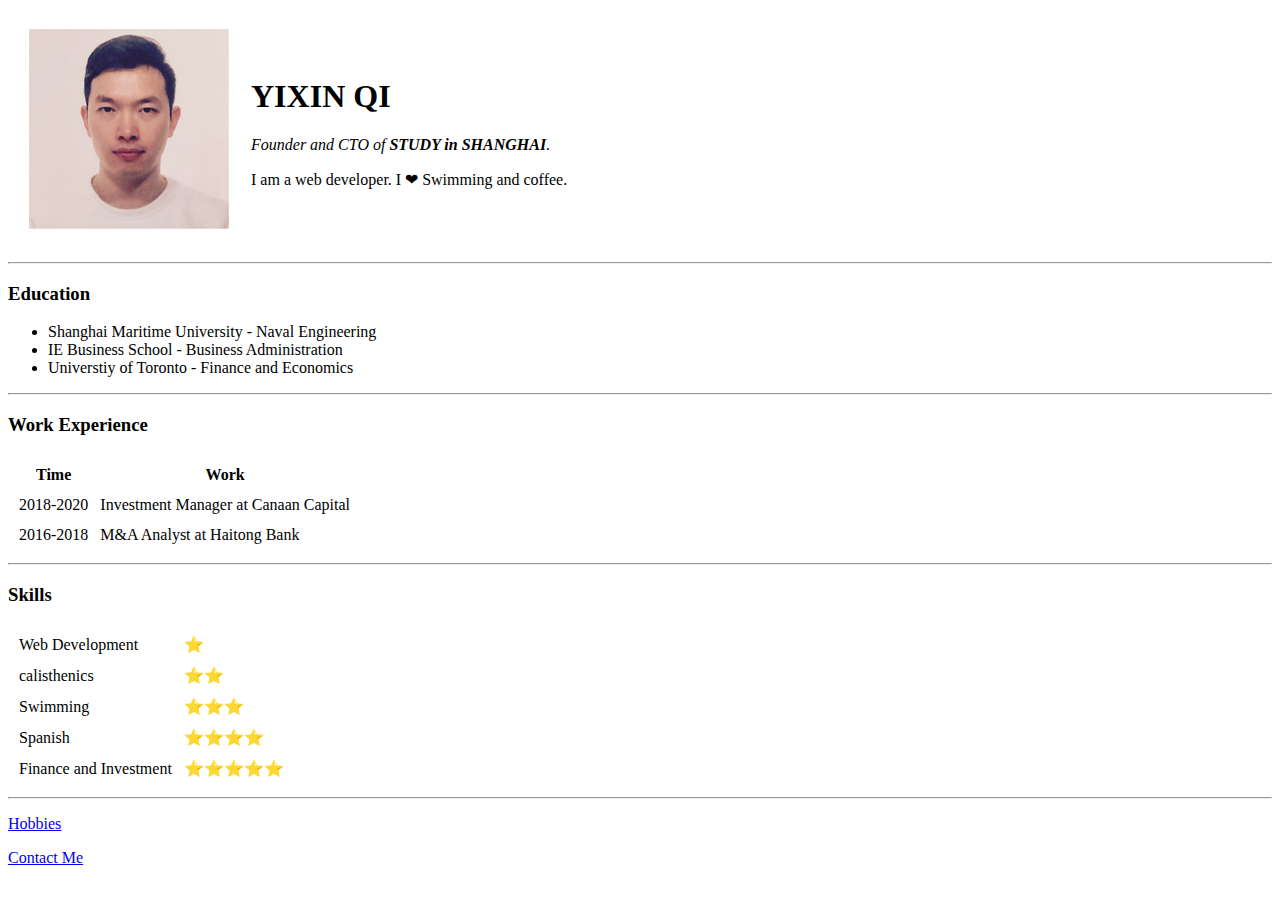
==== index.html @ adc260a4 "Add initial CV website files" ====
<!DOCTYPE html>
<html lang="en" dir="ltr">

<head>
  <meta charset="utf-8">
  <title>YIXIN QI</title>
</head>

<body>

  <table cellspacing=20>
    <tr>
      <td><img src="profile.jpg" alt="YIXIN QI Profile photo"></td>
      <td>
        <h1>YIXIN QI</h1>
        <p><em>Founder and CTO of <strong>STUDY in SHANGHAI</strong>.</em></p>
        <p>I am a web developer. I ❤ Swimming and coffee.</p>
      </td>
    </tr>
  </table>

  <hr>
  <h3>Education</h3>
  <ul>
    <li>Shanghai Maritime University - Naval Engineering</li>
    <li>IE Business School - Business Administration</li>
    <li>Universtiy of Toronto - Finance and Economics</li>
  </ul>


  <hr>
  <h3>Work Experience</h3>
  <table cellspacing=10>
    <thead>
      <tr>
        <th>Time</th>
        <th>Work</th>
      </tr>
    </thead>
    <tbody>
      <tr>
        <td>2018-2020</td>
        <td>Investment Manager at Canaan Capital</td>
      </tr>
      <tr>
        <td>2016-2018</td>
        <td>M&A Analyst at Haitong Bank</td>
      </tr>
    </tbody>
  </table>
  <hr>
  <h3>Skills</h3>
  <table cellspacing="10">
    <tr>
      <td>Web Development</td>
      <td>⭐</td>
    </tr>
    <tr>
      <td>calisthenics</td>
      <td>⭐⭐</td>
    </tr>
    <tr>
      <td>Swimming</td>
      <td>⭐⭐⭐</td>
    </tr>
    <tr>
      <td>Spanish</td>
      <td>⭐⭐⭐⭐</td>
    </tr>
    <tr>
      <td>Finance and Investment</td>
      <td>⭐⭐⭐⭐⭐</td>
    </tr>
  </table>
  <hr>
  <p><a href="hobbies.html">Hobbies</a></p>
  <p><a href="contact.html">Contact Me</a></p>

</body>

</html>
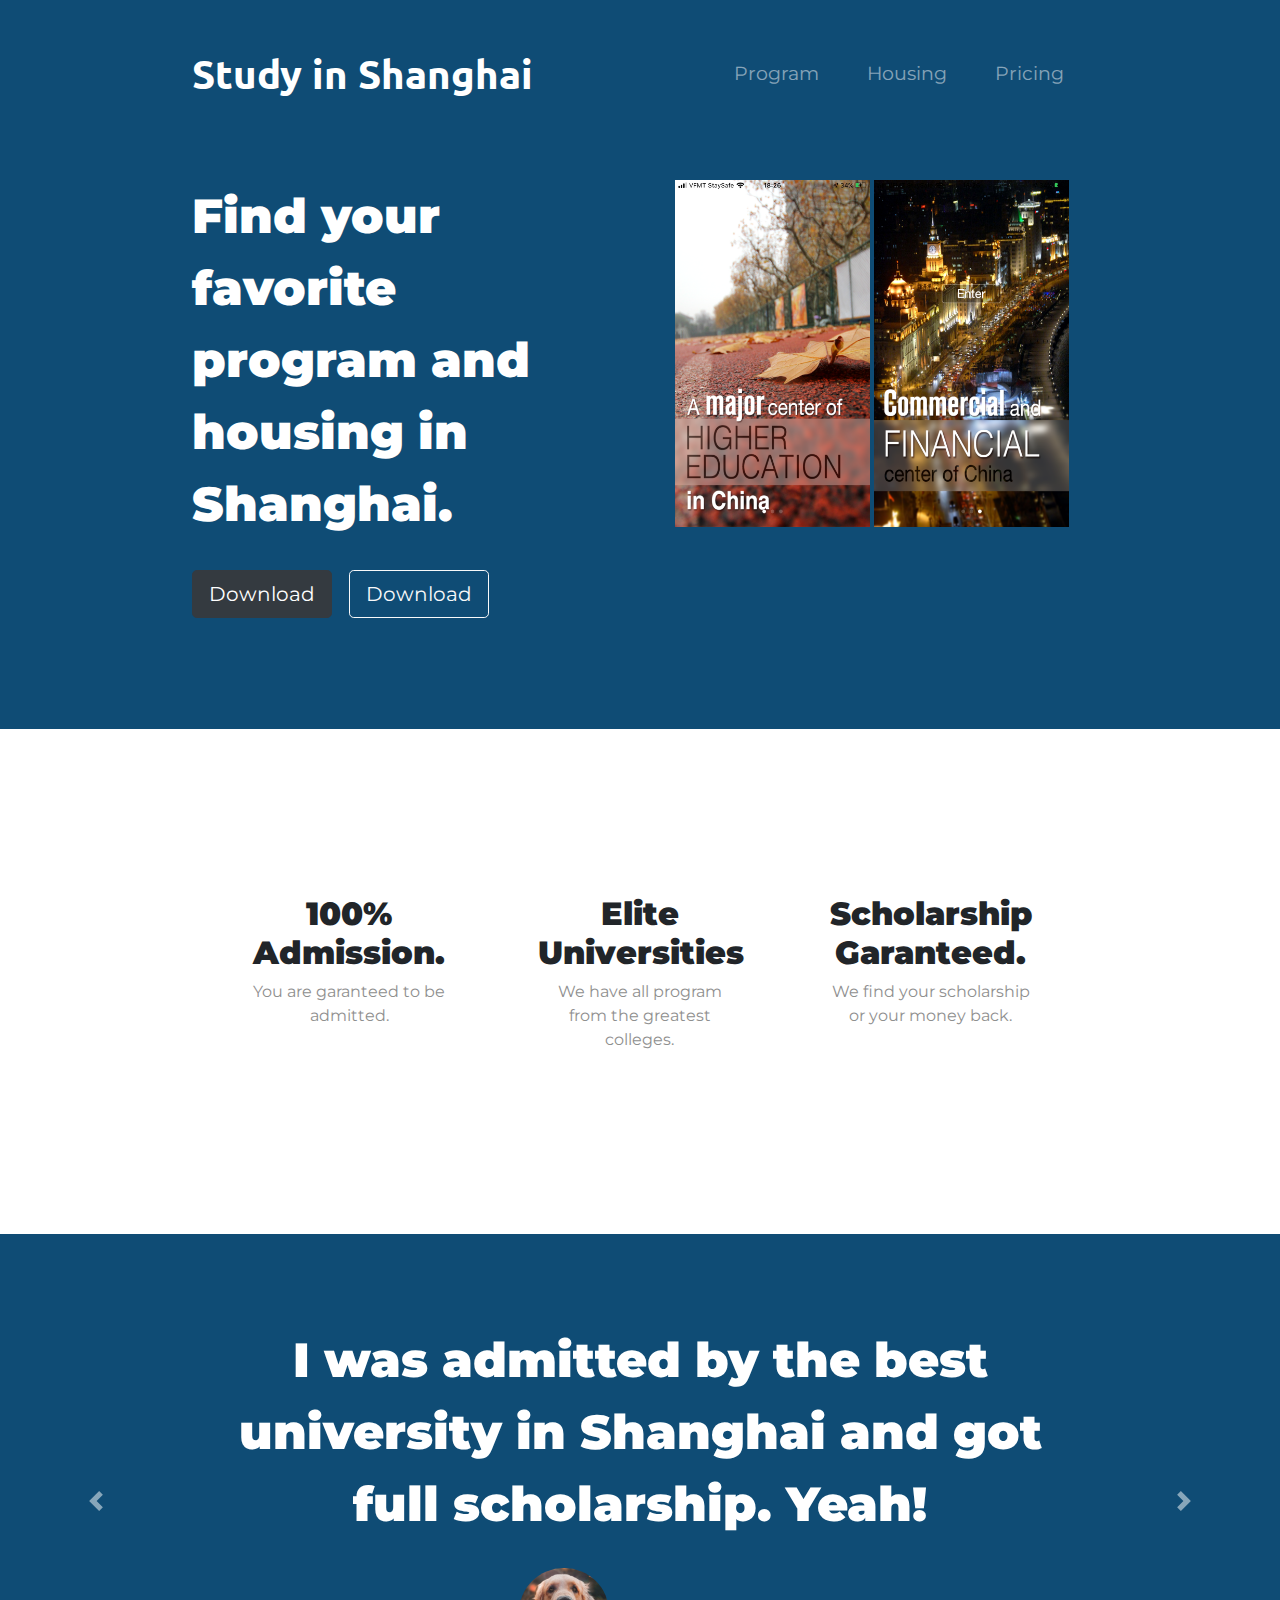
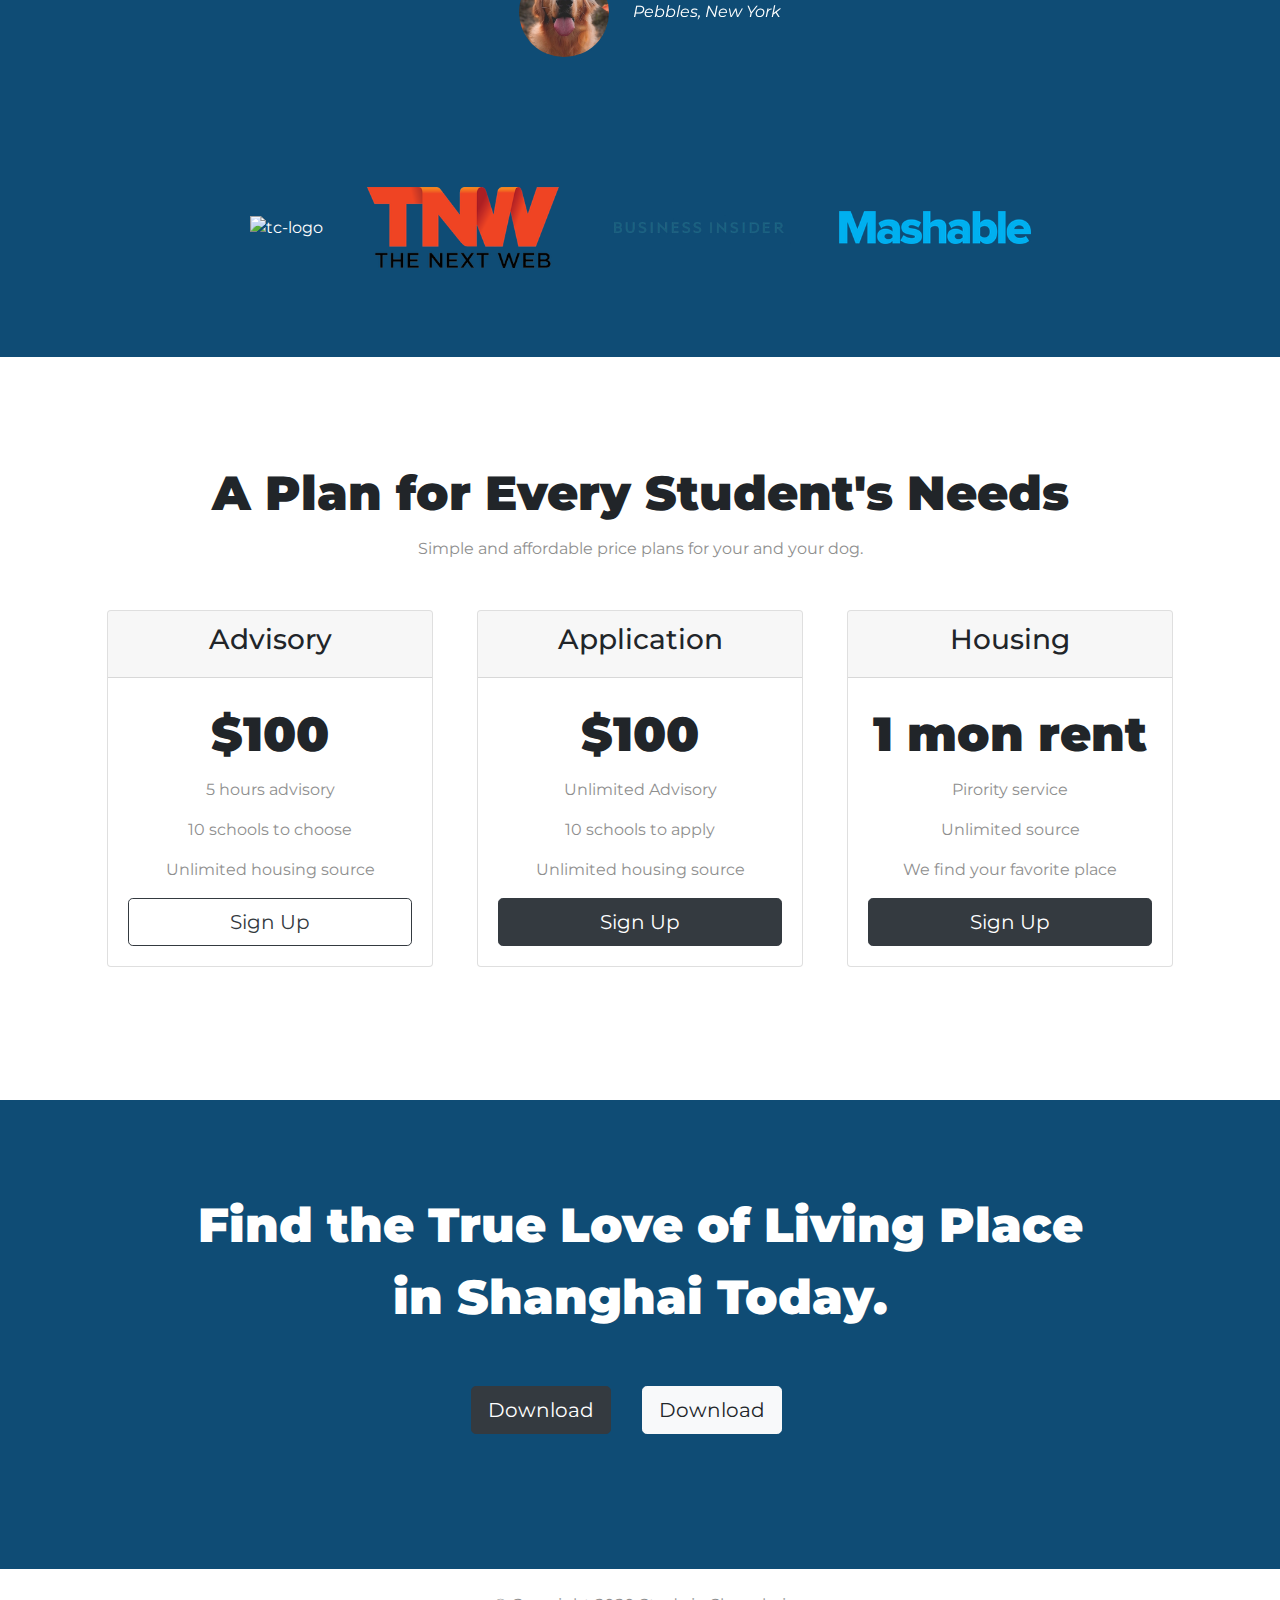
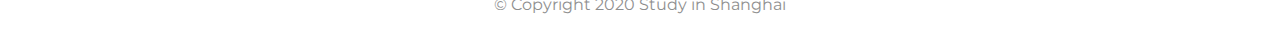
==== commit 634f6194: "SIS" ====
--- a/index.html
+++ b/index.html
@@ -1,80 +1,240 @@
 <!DOCTYPE html>
-<html lang="en" dir="ltr">
+<html>
 
 <head>
   <meta charset="utf-8">
-  <title>YIXIN QI</title>
+  <title>Study in Shanghai</title>
+
+  <!-- css style sheet -->
+  <link rel="stylesheet" href="https://stackpath.bootstrapcdn.com/bootstrap/4.4.1/css/bootstrap.min.css" integrity="sha384-Vkoo8x4CGsO3+Hhxv8T/Q5PaXtkKtu6ug5TOeNV6gBiFeWPGFN9MuhOf23Q9Ifjh" crossorigin="anonymous">
+  <link rel="stylesheet" href="css/styles.css">
+
+  <!-- font awesome-->
+  <script src="https://kit.fontawesome.com/1c9ad4b785.js" crossorigin="anonymous"></script>
+
+  <!-- google font -->
+  <link href="https://fonts.googleapis.com/css?family=Montserrat:400,900|Ubuntu" rel="stylesheet">
+
+  <script src="https://code.jquery.com/jquery-3.4.1.slim.min.js" integrity="sha384-J6qa4849blE2+poT4WnyKhv5vZF5SrPo0iEjwBvKU7imGFAV0wwj1yYfoRSJoZ+n" crossorigin="anonymous"></script>
+  <script src="https://cdn.jsdelivr.net/npm/popper.js@1.16.0/dist/umd/popper.min.js" integrity="sha384-Q6E9RHvbIyZFJoft+2mJbHaEWldlvI9IOYy5n3zV9zzTtmI3UksdQRVvoxMfooAo" crossorigin="anonymous"></script>
+  <script src="https://stackpath.bootstrapcdn.com/bootstrap/4.4.1/js/bootstrap.min.js" integrity="sha384-wfSDF2E50Y2D1uUdj0O3uMBJnjuUD4Ih7YwaYd1iqfktj0Uod8GCExl3Og8ifwB6" crossorigin="anonymous"></script>
+
 </head>
 
 <body>
 
-  <table cellspacing=20>
-    <tr>
-      <td><img src="profile.jpg" alt="YIXIN QI Profile photo"></td>
-      <td>
-        <h1>YIXIN QI</h1>
-        <p><em>Founder and CTO of <strong>STUDY in SHANGHAI</strong>.</em></p>
-        <p>I am a web developer. I ❤ Swimming and coffee.</p>
-      </td>
-    </tr>
-  </table>
-
-  <hr>
-  <h3>Education</h3>
-  <ul>
-    <li>Shanghai Maritime University - Naval Engineering</li>
-    <li>IE Business School - Business Administration</li>
-    <li>Universtiy of Toronto - Finance and Economics</li>
-  </ul>
-
-
-  <hr>
-  <h3>Work Experience</h3>
-  <table cellspacing=10>
-    <thead>
-      <tr>
-        <th>Time</th>
-        <th>Work</th>
-      </tr>
-    </thead>
-    <tbody>
-      <tr>
-        <td>2018-2020</td>
-        <td>Investment Manager at Canaan Capital</td>
-      </tr>
-      <tr>
-        <td>2016-2018</td>
-        <td>M&A Analyst at Haitong Bank</td>
-      </tr>
-    </tbody>
-  </table>
-  <hr>
-  <h3>Skills</h3>
-  <table cellspacing="10">
-    <tr>
-      <td>Web Development</td>
-      <td>⭐</td>
-    </tr>
-    <tr>
-      <td>calisthenics</td>
-      <td>⭐⭐</td>
-    </tr>
-    <tr>
-      <td>Swimming</td>
-      <td>⭐⭐⭐</td>
-    </tr>
-    <tr>
-      <td>Spanish</td>
-      <td>⭐⭐⭐⭐</td>
-    </tr>
-    <tr>
-      <td>Finance and Investment</td>
-      <td>⭐⭐⭐⭐⭐</td>
-    </tr>
-  </table>
-  <hr>
-  <p><a href="hobbies.html">Hobbies</a></p>
-  <p><a href="contact.html">Contact Me</a></p>
+  <section class="colored-section" id="title">
+    <div class="container-fluid">
+
+
+      <!-- Nav Bar -->
+
+      <nav class="navbar navbar-expand-lg navbar-dark">
+
+        <a class="navbar-brand" href="#">Study in Shanghai</a>
+        <button class="navbar-toggler" type="button" data-toggle="collapse" data-target="#navbarTogglerDemo02" aria-controls="navbarTogglerDemo02" aria-expanded="false" aria-label="Toggle navigation">
+          <span class="navbar-toggler-icon"></span>
+        </button>
+
+        <div class="collapse navbar-collapse" id="navbarTogglerDemo02">
+          <ul class="navbar-nav ml-auto">
+            <li class="nav-item">
+              <a class="nav-link" href="#footer">Program</a>
+            </li>
+            <li class="nav-item">
+              <a class="nav-link" href="#pricing">Housing</a>
+            </li>
+            <li class="nav-item">
+              <a class="nav-link" href="#cta">Pricing</a>
+            </li>
+          </ul>
+        </div>
+
+      </nav>
+
+      <!-- Title -->
+
+      <div class="row">
+        <div class="col-lg-6">
+          <h1 class="big-heading">Find your favorite program and housing in Shanghai.</h1>
+          <button type="button" class="btn btn-dark btn-lg download-button"><i class="fab fa-apple"></i> Download</button>
+          <button type="button" class="btn btn-outline-light btn-lg download-button"><i class="fab fa-google-play"></i> Download</button>
+        </div>
+        <div class="col-lg-6">
+          <img class="title-image" src="images/education.png" alt="iphone-mockup">
+          <img class="title-image" src="images/finance.png" alt="iphone-mockup">
+        </div>
+      </div>
+
+    </div>
+
+  </section>
+
+
+  <!-- Features -->
+
+  <section class="white-section" id="features">
+
+    <div class="container-fluid">
+
+
+
+      <div class="row">
+
+        <div class="col-lg-4 feature-box">
+          <i class="fas fa-check-circle fa-6x features-icon"></i>
+          <h3 class="feature-titles">100% Admission.</h3>
+          <p>You are garanteed to be admitted.</p>
+        </div>
+
+        <div class="col-lg-4 feature-box">
+          <i class="fas fa-bullseye fa-6x features-icon"></i>
+          <h3 class="feature-titles">Elite Universities</h3>
+          <p>We have all program from the greatest colleges.</p>
+        </div>
+
+        <div class="col-lg-4 feature-box">
+          <i class="fas fa-heart fa-6x features-icon"></i>
+          <h3 class="feature-titles">Scholarship Garanteed.</h3>
+          <p>We find your scholarship or your money back.</p>
+        </div>
+
+      </div>
+    </div>
+  </section>
+
+
+  <!-- Testimonials -->
+
+  <section class="colored-section" id="testimonials">
+
+
+    <div id="carouselExampleControls" class="carousel slide" data-ride="carousel">
+      <div class="carousel-inner">
+
+        <div class="carousel-item active container-fluid">
+          <h2 class="testimonial-text">I was admitted by the best university in Shanghai and got full scholarship. Yeah!</h2>
+          <img class="testimonial-image" src="images/dog-img.jpg" alt="dog-profile">
+          <em>Pebbles, New York</em>
+        </div>
+
+        <div class="carousel-item container-fluid">
+          <h2 class="testimonial-text">All my friends envy where I live in Shanghai. To be honest, it is just marvalous.</h2>
+          <img class="testimonial-image" src="images/lady-img.jpg" alt="lady-profile">
+          <em>Beverly, Illinois</em>
+        </div>
+
+      </div>
+      <a class="carousel-control-prev" href="#carouselExampleControls" role="button" data-slide="prev">
+        <span class="carousel-control-prev-icon"></span>
+
+      </a>
+      <a class="carousel-control-next" href="#carouselExampleControls" role="button" data-slide="next">
+        <span class="carousel-control-next-icon" aria-hidden="false"></span>
+
+      </a>
+    </div>
+
+
+
+  </section>
+
+
+  <!-- Press -->
+
+  <section class="colored-section" id="press">
+    <img class="press-logo" src="images/techcrunch.png" alt="tc-logo">
+    <img class="press-logo" src="images/tnw.png" alt="tnw-logo">
+    <img class="press-logo" src="images/bizinsider.png" alt="biz-insider-logo">
+    <img class="press-logo" src="images/mashable.png" alt="mashable-logo">
+
+  </section>
+
+
+  <!-- Pricing -->
+
+  <section class="white-section" id="pricing">
+
+    <h2 class="section-heading">A Plan for Every Student's Needs</h2>
+    <p>Simple and affordable price plans for your and your dog.</p>
+
+    <div class="row">
+
+      <div class="pricing-column col-lg-4 col-md-6">
+        <div class="card">
+          <div class="card-header">
+            <h3>Advisory</h3>
+          </div>
+          <div class="card-body">
+            <h2 class="price-text">$100</h2>
+            <p>5 hours advisory</p>
+            <p>10 schools to choose</p>
+            <p>Unlimited housing source</p>
+            <button type="button" class="btn btn-outline-dark btn-lg btn-block">Sign Up</button>
+          </div>
+        </div>
+      </div>
+
+
+      <div class="pricing-column col-lg-4 col-md-6">
+        <div class="card">
+          <div class="card-header">
+            <h3>Application</h3>
+          </div>
+          <div class="card-body">
+            <h2 class="price-text">$100</h2>
+            <p>Unlimited Advisory</p>
+            <p>10 schools to apply</p>
+            <p>Unlimited housing source</p>
+            <button type="button" class="btn btn-dark btn-lg btn-block">Sign Up</button>
+          </div>
+        </div>
+      </div>
+
+      <div class="pricing-column col-lg-4">
+        <div class="card">
+          <div class="card-header">
+            <h3>Housing</h3>
+          </div>
+          <div class="card-body">
+            <h2 class="price-text">1 mon rent</h2>
+            <p>Pirority service</p>
+            <p>Unlimited source</p>
+            <p>We find your favorite place</p>
+            <button type="button" class="btn btn-dark btn-lg btn-block">Sign Up</button>
+          </div>
+        </div>
+      </div>
+
+    </div>
+
+  </section>
+
+
+  <!-- Call to Action -->
+
+  <section class="colored-section" id="cta">
+
+    <div class="container-fluid">
+      <h3 class="big-heading">Find the True Love of Living Place in Shanghai Today.</h3>
+      <button type="button" class="btn btn-dark btn-lg download-button bt-cta"><i class="fab fa-apple"></i> Download</button>
+      <button type="button" class="btn btn-light btn-lg download-button bt-cta"><i class="fab fa-google-play"></i> Download</button>
+    </div>
+  </section>
+
+
+  <!-- Footer -->
+
+  <footer class="white-section" id="footer">
+
+    <a href="#" ><i class="social-icon fab fa-twitter"></i></a>
+    <a href="#" ><i class="social-icon fab fa-facebook"></i></a>
+    <a href="#" ><i class="social-icon fab fa-instagram"></i></a>
+    <a href="#" ><i class="social-icon fab fa-telegram"></i></a>
+    <p>© Copyright 2020 Study in Shanghai</p>
+
+  </footer>
+
 
 </body>
 
--- a/css/styles.css
+++ b/css/styles.css
@@ -0,0 +1,158 @@
+body {
+  font-family: "Montserrat";
+  text-align: center;
+}
+
+h1, h2, h3, h4, h5, h6 {
+  font-family: "Montserrat";
+}
+
+p {
+  color: #8f8f8f;
+}
+
+/* heading section */
+.big-heading {
+  font-family: 'Montserrat';
+  font-weight: 900;
+  font-size: 3rem;
+  line-height: 1.5;
+}
+
+.section-heading {
+  font-weight: 900;
+  font-size: 3rem;
+  line-height: 1.5;
+}
+
+.container-fluid {
+  padding: 7% 15%;
+}
+
+/* Sections Color*/
+.colored-section {
+  background-color: #0f4c75;
+  color: #fff;
+}
+
+.white-section {
+  background-color: #fff;
+}
+
+/* Navitgation Bar */
+.navbar {
+  padding: 0 0 4.5rem;
+}
+
+.navbar-brand {
+  font-family: "Ubuntu";
+  font-size: 2.5rem;
+  font-weight: bold;
+}
+
+.nav-item {
+  padding: 0 16px;
+}
+
+.nav-link {
+  font-size: 1.2rem;
+}
+
+/* title section */
+#title .container-fluid {
+  padding: 3% 15% 7%;
+  text-align: left;
+}
+
+.title-image {
+  width: 45%;
+  transform: rotate(0);
+  position: relative;
+  top: 0px;
+  left:20px;
+
+}
+
+/* download button */
+.download-button {
+  margin: 5% 3% 5% 0;
+}
+
+/* features section */
+#features {
+  padding: 3%;
+
+}
+
+.feature-titles {
+  font-weight: 900;
+  font-size: 2rem;
+}
+
+.feature-box {
+  padding: 5%;
+}
+
+.features-icon {
+  color: #0f4c75;
+  margin-bottom: 1rem;
+}
+
+.features-icon:hover {
+  color: grey;
+}
+
+/* testimonials section */
+.testimonial-image {
+  width: 10%;
+  border-radius: 100%;
+  margin: 20px;
+}
+
+.testimonial-text {
+  font-weight: 900;
+  font-size: 3rem;
+  line-height: 1.5;
+}
+
+/* press section */
+#press {
+  padding-bottom: 3%;
+}
+
+.press-logo {
+  width: 15%;
+  margin: 20px 20px 50px;
+}
+
+/* pricing section */
+#pricing {
+  padding: 100px;
+}
+
+.price-text {
+  font-weight: 900;
+  font-size: 3rem;
+  line-height: 1.5;
+}
+
+.pricing-column {
+  padding: 3% 2%;
+}
+
+/* footer */
+.social-icon {
+  margin: 20px 10px;
+}
+
+/* responsive change */
+@media (max-width:1028px) {
+  .title-image {
+    position: static;
+    transform: rotate(0);
+  }
+
+  #title {
+    text-align: center;
+  }
+}
